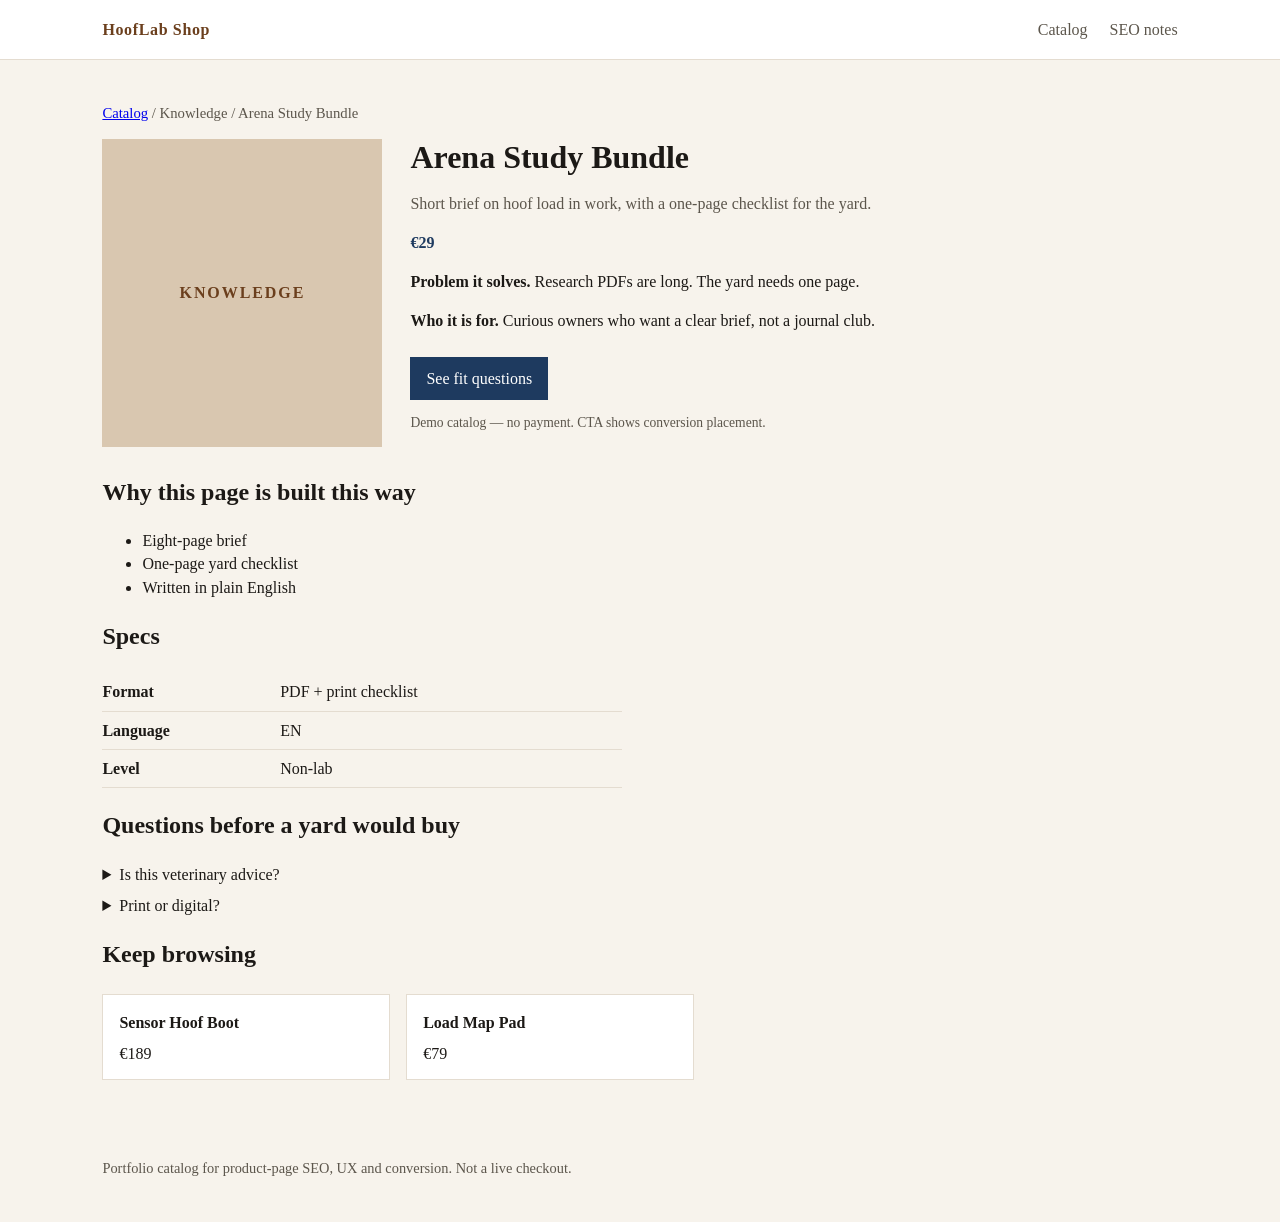
==== docs/arena-study-bundle.html @ a08d026f "Add product-page SEO and conversion catalog" ====
<!DOCTYPE html>
<html lang="en">
<head>
  <meta charset="utf-8">
  <meta name="viewport" content="width=device-width, initial-scale=1">
  <title>Arena Study Bundle | HoofLab Shop</title>
  <meta name="description" content="Short brief on hoof load in work, with a one-page checklist for the yard.">
  <link rel="canonical" href="https://mynulislam95.github.io/shop-pdp-seo-lab/arena-study-bundle.html">
  <meta property="og:title" content="Arena Study Bundle | HoofLab Shop">
  <meta property="og:description" content="Short brief on hoof load in work, with a one-page checklist for the yard.">
  <meta property="og:type" content="website">
  <meta property="og:url" content="https://mynulislam95.github.io/shop-pdp-seo-lab/arena-study-bundle.html">
  <link rel="stylesheet" href="styles.css">
  <script type="application/ld+json">{"@context": "https://schema.org", "@type": "Product", "name": "Arena Study Bundle", "description": "Short brief on hoof load in work, with a one-page checklist for the yard.", "sku": "arena-study-bundle", "brand": {"@type": "Brand", "name": "HoofLab Shop"}, "offers": {"@type": "Offer", "priceCurrency": "EUR", "price": 29, "availability": "https://schema.org/InStock"}}</script>
</head>
<body>
  <header class="top">
    <a class="logo" href="index.html">HoofLab Shop</a>
    <nav>
      <a href="index.html">Catalog</a>
      <a href="seo.html">SEO notes</a>
    </nav>
  </header>
  
  <main class="pdp">
    <p class="crumbs"><a href="index.html">Catalog</a> / Knowledge / Arena Study Bundle</p>
    <div class="hero">
      <div class="visual" aria-hidden="true">Knowledge</div>
      <div>
        <h1>Arena Study Bundle</h1>
        <p class="lead">Short brief on hoof load in work, with a one-page checklist for the yard.</p>
        <p class="price">€29</p>
        <p class="problem"><strong>Problem it solves.</strong> Research PDFs are long. The yard needs one page.</p>
        <p class="who"><strong>Who it is for.</strong> Curious owners who want a clear brief, not a journal club.</p>
        <a class="cta" href="#faq">See fit questions</a>
        <p class="micro">Demo catalog — no payment. CTA shows conversion placement.</p>
      </div>
    </div>
    <h2>Why this page is built this way</h2>
    <ul class="benefits"><li>Eight-page brief</li><li>One-page yard checklist</li><li>Written in plain English</li></ul>
    <h2>Specs</h2>
    <table class="specs"><tr><th>Format</th><td>PDF + print checklist</td></tr><tr><th>Language</th><td>EN</td></tr><tr><th>Level</th><td>Non-lab</td></tr></table>
    <h2 id="faq">Questions before a yard would buy</h2>
    <details><summary>Is this veterinary advice?</summary><p>No. It is a reading brief and a checklist.</p></details><details><summary>Print or digital?</summary><p>Both. PDF download plus a printed card.</p></details>
    <h2>Keep browsing</h2>
    <div class="grid"><a class="card small" href="sensor-hoof-boot.html"><strong>Sensor Hoof Boot</strong><span>€189</span></a><a class="card small" href="load-map-pad.html"><strong>Load Map Pad</strong><span>€79</span></a></div>
  </main>

  <footer>
    <p>Portfolio catalog for product-page SEO, UX and conversion. Not a live checkout.</p>
  </footer>
</body>
</html>
---- docs/styles.css ----
:root {
  --ink: #1c1916;
  --muted: #5c564c;
  --paper: #f7f3ec;
  --card: #fff;
  --line: #e4dcd0;
  --brand: #6b3f1d;
  --cta: #1e3a5f;
}
* { box-sizing: border-box; }
html, body {
  margin: 0;
  background: var(--paper);
  color: var(--ink);
  font: 16px/1.45 "Iowan Old Style", Palatino, Georgia, serif;
}
.top {
  display: flex;
  justify-content: space-between;
  align-items: center;
  padding: 18px 8vw;
  border-bottom: 1px solid var(--line);
  background: var(--card);
}
.logo { font-weight: 700; color: var(--brand); text-decoration: none; letter-spacing: 0.04em; }
nav a { margin-left: 18px; color: var(--muted); text-decoration: none; }
main { padding: 28px 8vw 48px; max-width: 1100px; }
h1 { font-size: 2rem; line-height: 1.15; margin: 0 0 12px; }
.lead { color: var(--muted); max-width: 62ch; }
.grid {
  display: grid;
  grid-template-columns: repeat(auto-fill, minmax(240px, 1fr));
  gap: 16px;
  margin-top: 22px;
}
.card {
  background: var(--card);
  border: 1px solid var(--line);
  padding: 16px 16px 14px;
  text-decoration: none;
  color: inherit;
  display: flex;
  flex-direction: column;
  gap: 8px;
  min-height: 180px;
}
.card.small { min-height: 0; }
.kicker { font-size: 0.75rem; letter-spacing: 0.08em; text-transform: uppercase; color: var(--brand); }
.price { font-weight: 700; color: var(--cta); }
.crumbs { color: var(--muted); font-size: 0.92rem; }
.pdp .hero {
  display: grid;
  grid-template-columns: 280px 1fr;
  gap: 28px;
  margin: 12px 0 28px;
}
.visual {
  background: #d9c7b0;
  min-height: 240px;
  display: grid;
  place-items: center;
  font-weight: 700;
  letter-spacing: 0.12em;
  text-transform: uppercase;
  color: var(--brand);
}
.cta {
  display: inline-block;
  background: var(--cta);
  color: #fff;
  text-decoration: none;
  padding: 10px 16px;
  margin-top: 8px;
}
.micro { font-size: 0.85rem; color: var(--muted); }
.specs { border-collapse: collapse; width: 100%; max-width: 520px; }
.specs th, .specs td { border-bottom: 1px solid var(--line); text-align: left; padding: 7px 8px 7px 0; }
details { margin: 8px 0; }
footer { padding: 16px 8vw 28px; color: var(--muted); font-size: 0.9rem; }
.prose ul { max-width: 70ch; }
pre { background: #fff; padding: 12px; border: 1px solid var(--line); }
@media (max-width: 800px) {
  .pdp .hero { grid-template-columns: 1fr; }
}
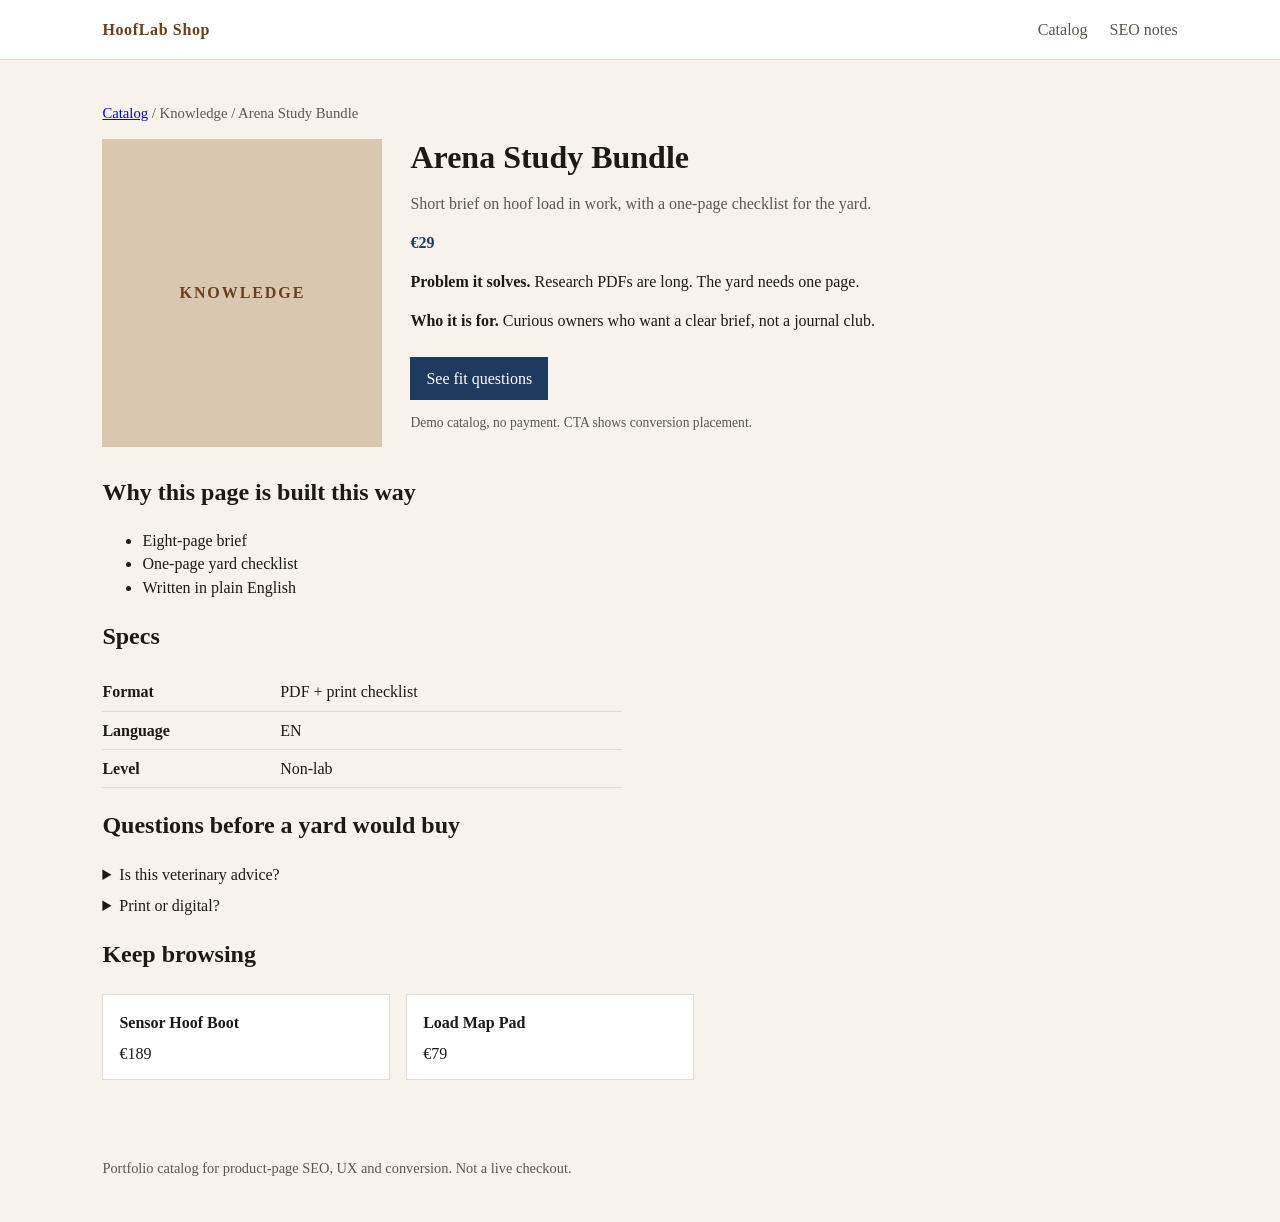
==== commit 11ddd683: "Replace dashes on product pages with plain punctuation" ====
--- a/docs/arena-study-bundle.html
+++ b/docs/arena-study-bundle.html
@@ -33,7 +33,7 @@
         <p class="problem"><strong>Problem it solves.</strong> Research PDFs are long. The yard needs one page.</p>
         <p class="who"><strong>Who it is for.</strong> Curious owners who want a clear brief, not a journal club.</p>
         <a class="cta" href="#faq">See fit questions</a>
-        <p class="micro">Demo catalog — no payment. CTA shows conversion placement.</p>
+        <p class="micro">Demo catalog, no payment. CTA shows conversion placement.</p>
       </div>
     </div>
     <h2>Why this page is built this way</h2>
